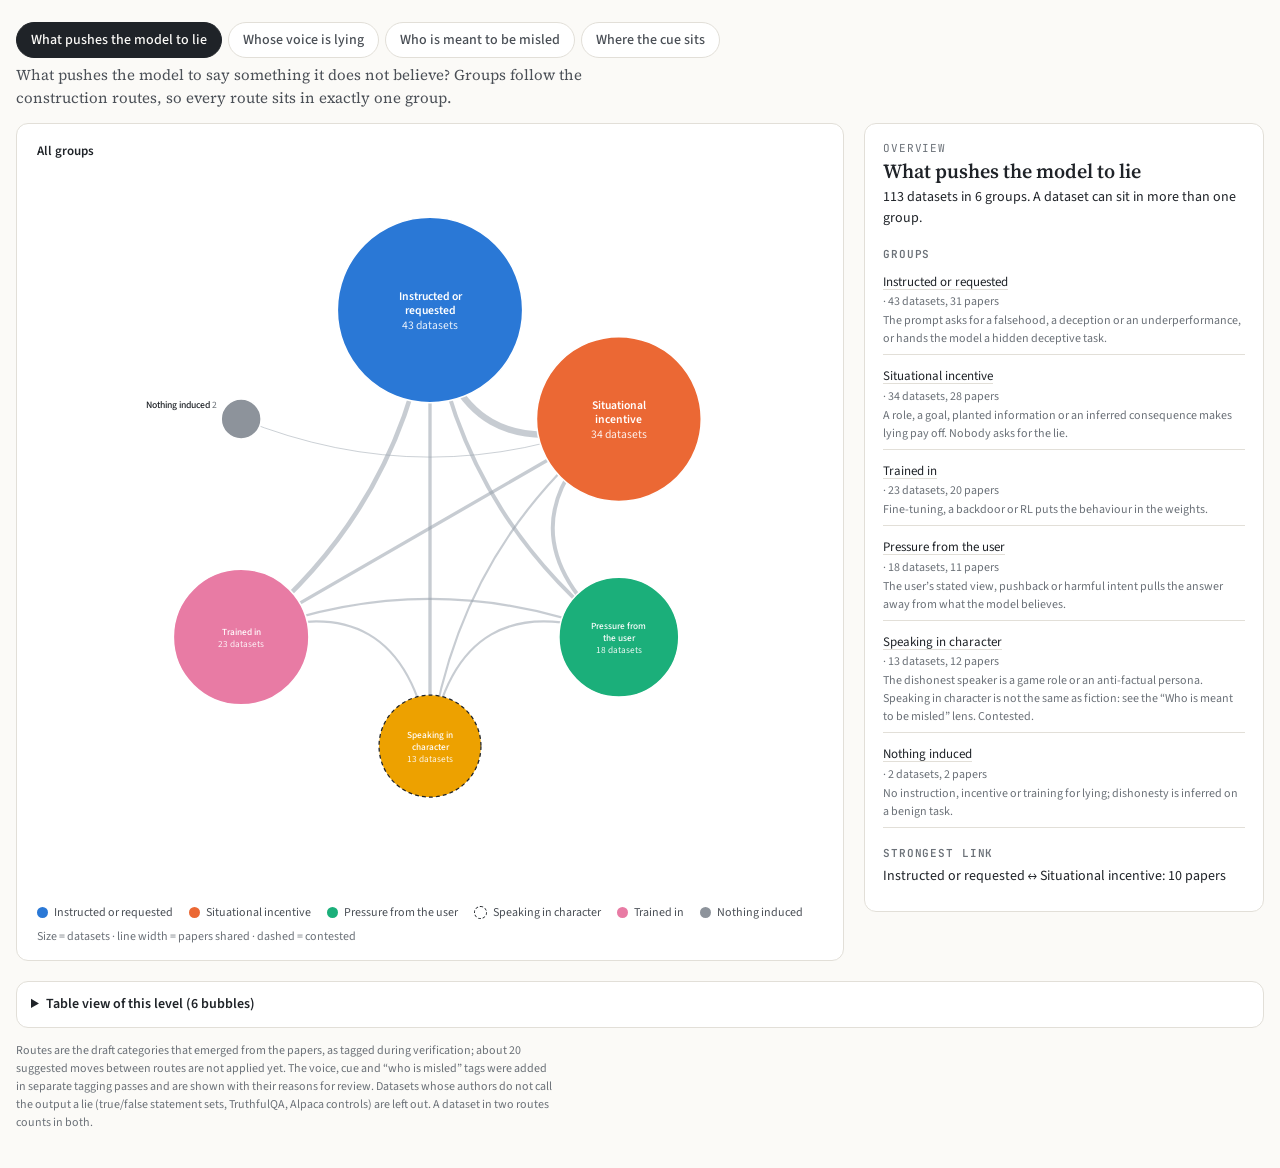
==== app/map4/index.html @ 02899d78 "Add map4 view, Steele paper notes, project write-ups, and figures - New app/map4 concept map and app" ====
<!doctype html>
<html lang="en"><head><meta charset="utf-8"><meta name="viewport" content="width=device-width,initial-scale=1"><style>[hidden]{display:none!important}body{margin:0}</style>
<title>Map 4 · How deception datasets are made</title>
<meta name="claude:viewport-fit-sides" content="cover">
<link rel="preconnect" href="https://fonts.googleapis.com">
<link rel="stylesheet" href="https://fonts.googleapis.com/css2?family=Source+Serif+4:ital,opsz,wght@0,8..60,400;0,8..60,600;1,8..60,400&family=Source+Sans+3:wght@400;600;700&family=JetBrains+Mono:wght@500;600&display=swap">
<style>
/* Layout: a ring of category bubbles grouped into family sectors, links through the middle; a reading panel to the right that becomes a section below on phones. */
:root{
  --bg:#fbfaf7; --surface:#ffffff; --ink:#1f2328; --ink-2:#4a4f56; --muted:#6b7178; --line:#e2dfd8; --link:#9aa3ad; --focus:#2a78d6;
  --c1:#2a78d6; --c2:#eb6834; --c3:#1baf7a; --c4:#eda100; --c5:#e87ba4; --cg:#8d939b;
  --serif:"Source Serif 4", Georgia, serif; --sans:"Source Sans 3", "Helvetica Neue", Arial, sans-serif; --mono:"JetBrains Mono", ui-monospace, Menlo, monospace;
}
@media (prefers-color-scheme: dark){ :root:not([data-theme="light"]){
  --bg:#15171a; --surface:#1d2024; --ink:#e9e7e1; --ink-2:#c3c6ca; --muted:#a2a7ad; --line:#30343a; --link:#5d6670; --focus:#3987e5;
  --c1:#3987e5; --c2:#d95926; --c3:#199e70; --c4:#c98500; --c5:#d55181; --cg:#80868e; color-scheme:dark } }
:root[data-theme="dark"]{
  --bg:#15171a; --surface:#1d2024; --ink:#e9e7e1; --ink-2:#c3c6ca; --muted:#a2a7ad; --line:#30343a; --link:#5d6670; --focus:#3987e5;
  --c1:#3987e5; --c2:#d95926; --c3:#199e70; --c4:#c98500; --c5:#d55181; --cg:#80868e; color-scheme:dark }
body{background:var(--bg);color:var(--ink);font-family:var(--sans);font-size:14px;line-height:1.5}
.wrap{max-width:1380px;margin:0 auto;padding-block:4px 24px;padding-left:max(16px,env(safe-area-inset-left,0px));padding-right:max(16px,env(safe-area-inset-right,0px))}
header{display:grid;gap:6px;max-width:860px}
.eyebrow{font-family:var(--mono);font-size:11px;letter-spacing:.08em;text-transform:uppercase;color:var(--muted)}
h1{font-family:var(--serif);font-weight:600;font-size:clamp(24px,3.2vw,34px);line-height:1.15;margin:0;text-wrap:balance}
.lede{font-family:var(--serif);font-size:16px;color:var(--ink-2);margin:0;max-width:68ch}
.controls{display:flex;flex-wrap:wrap;gap:8px 16px;align-items:center;margin:16px 0 6px}
.seg{display:inline-flex;border:1px solid var(--line);border-radius:8px;overflow:hidden;background:var(--surface)}
.seg button{font:500 13px var(--sans);color:var(--ink-2);background:none;border:0;padding:6px 12px;cursor:pointer}
.seg button[aria-pressed="true"]{background:var(--ink);color:var(--bg)}
.seg button:focus-visible,.node:focus-visible{outline:2px solid var(--focus);outline-offset:2px}
.note{font-size:12px;color:var(--muted)}
.grid{display:grid;grid-template-columns:minmax(0,1fr) 400px;gap:20px;align-items:start}
@media (max-width:980px){.grid{grid-template-columns:minmax(0,1fr)}}
.chart{background:var(--surface);border:1px solid var(--line);border-radius:12px;padding:8px;min-width:0}
svg{display:block;width:100%;height:auto}
.scroll{overflow-x:auto}
@media (max-width:700px){#viz{min-width:720px}}
.lbl{font:500 12.5px var(--sans);fill:var(--ink)}
.lbl .n{fill:var(--muted);font-weight:400}
.edge{fill:none;stroke:var(--link);stroke-linecap:round;opacity:.55;transition:opacity .15s}
.edge.hot{stroke:var(--ink);opacity:.9}
.edge.dim{opacity:.07}
.node circle{stroke:var(--surface);stroke-width:2;transition:opacity .15s}
.node.contested circle{stroke:var(--ink);stroke-dasharray:4 3;stroke-width:1.5;fill-opacity:.55}
.node{cursor:pointer;outline:none}
.node.dim circle,.node.dim text{opacity:.25}
.node.sel circle{stroke:var(--ink);stroke-width:3}
.hit{fill:transparent;stroke:none}
.tip{position:fixed;pointer-events:none;background:var(--ink);color:var(--bg);font-size:12px;padding:6px 9px;border-radius:6px;max-width:300px;z-index:5;line-height:1.4}
.legend{display:flex;flex-wrap:wrap;gap:6px 16px;padding:10px 12px 6px;font-size:12px;color:var(--ink-2)}
.legend span{display:inline-flex;align-items:center;gap:6px}
.sw{width:11px;height:11px;border-radius:50%;display:inline-block;flex:none}
.sw.dash{background:transparent!important;border:1.5px dashed var(--ink)}
aside{background:var(--surface);border:1px solid var(--line);border-radius:12px;padding:16px 18px;min-width:0;max-height:calc(100vh - 40px);overflow:auto;position:sticky;top:max(12px,env(safe-area-inset-top,0px))}
@media (max-width:980px){aside{position:static;max-height:none}}
aside h2{font-family:var(--serif);font-weight:600;font-size:20px;line-height:1.2;margin:2px 0 4px;text-wrap:balance}
aside h3{font:600 11px var(--mono);letter-spacing:.08em;text-transform:uppercase;color:var(--muted);margin:18px 0 6px}
aside p{margin:0 0 8px}
.fam{display:inline-flex;align-items:center;gap:6px;font-size:12px;color:var(--ink-2)}
ul.mem{list-style:none;margin:0;padding:0;display:grid;gap:6px}
ul.mem li{display:grid;gap:1px;padding:6px 0;border-bottom:1px solid var(--line)}
ul.mem .t{font-weight:500}
ul.mem .m{font-size:12px;color:var(--muted)}
.chip{font:500 10.5px var(--mono);text-transform:uppercase;letter-spacing:.05em;padding:1px 6px;border-radius:4px;border:1px solid var(--line);color:var(--ink-2);margin-right:4px}
.chip.corr{border-color:var(--f2);color:var(--ink)}
.chip.part{border-style:dashed}
.ex{font-size:12.5px;white-space:pre-wrap;overflow-wrap:anywhere;background:var(--bg);border:1px solid var(--line);border-radius:8px;padding:10px 12px;margin:6px 0 10px;line-height:1.45}
.ex code,.mono{font-family:var(--mono);font-size:11.5px}
.links li{font-size:13px;display:block}
.links button{text-align:left}
.linkbtn{font:inherit;color:var(--ink);background:none;border:0;padding:0;text-decoration:underline;text-underline-offset:3px;cursor:pointer}
.links button{font:inherit;color:var(--ink);background:none;border:0;padding:0;text-decoration:underline;text-decoration-color:var(--line);text-underline-offset:3px;cursor:pointer}
table{border-collapse:collapse;width:100%;font-size:13px;font-variant-numeric:tabular-nums}
th,td{text-align:left;padding:6px 10px;border-bottom:1px solid var(--line);vertical-align:top}
th{font:600 11px var(--mono);letter-spacing:.06em;text-transform:uppercase;color:var(--muted)}
td.num{text-align:right}
.tablebox{overflow-x:auto;background:var(--surface);border:1px solid var(--line);border-radius:12px;margin-top:20px}
details summary{cursor:pointer;padding:12px 14px;font-weight:600}
@media (prefers-reduced-motion:reduce){*{transition:none!important}}

.tabs{display:flex;flex-wrap:wrap;gap:6px;margin:18px 0 4px}
.tabs button{font:500 14px var(--sans);color:var(--ink-2);background:var(--surface);border:1px solid var(--line);border-radius:999px;padding:7px 14px;cursor:pointer}
.tabs button[aria-selected="true"]{background:var(--ink);color:var(--bg);border-color:var(--ink)}
.tabs button:focus-visible,.crumbs button:focus-visible,.bub:focus-visible{outline:2px solid var(--focus);outline-offset:2px}
.lensq{font-family:var(--serif);font-size:15px;color:var(--ink-2);margin:6px 0 0;max-width:80ch}
.crumbs{display:flex;flex-wrap:wrap;align-items:center;gap:4px 6px;padding:10px 12px 0;font-size:13px;color:var(--muted)}
.crumbs button{font:500 13px var(--sans);background:none;border:0;padding:2px 4px;color:var(--ink);cursor:pointer;text-decoration:underline;text-decoration-color:var(--line);text-underline-offset:3px}
.crumbs .here{color:var(--ink);font-weight:600}
.bub{cursor:pointer;outline:none;transition:transform .45s cubic-bezier(.2,.7,.2,1),opacity .3s}
.bub circle.m{stroke:var(--surface);stroke-width:2}
.bub.contested circle.m{stroke:var(--ink);stroke-dasharray:5 4;stroke-width:1.6}
.bub.pale circle.m{fill-opacity:.35}
.bub.pale .in{fill:var(--ink)}
.bub.sel circle.m{stroke:var(--ink);stroke-width:3;stroke-dasharray:none}
.bub.dim{opacity:.28}
.bub text{pointer-events:none}
.in{font:600 15px var(--sans);fill:#fff}
.in.sm{font-size:12px;font-weight:500}
.in .cnt{font-weight:400;opacity:.9}
.out{font:500 12.5px var(--sans);fill:var(--ink)}
.out .cnt{fill:var(--muted);font-weight:400}
.links-g path{transition:opacity .4s}
.tagline{display:flex;flex-wrap:wrap;gap:6px;margin:6px 0}
.tag{font:500 11.5px var(--sans);padding:2px 8px;border-radius:999px;border:1px solid var(--line);color:var(--ink)}
.tag.unc{border-style:dashed}
.why{font-size:12px;color:var(--muted);margin:0 0 6px}
.entry{font-size:12.5px;white-space:pre-wrap;overflow-wrap:anywhere;line-height:1.45}
.entry code{font-family:var(--mono);font-size:11.5px}
@media (prefers-reduced-motion:reduce){.bub{transition:none}}
</style>

</head><body>
<div class="wrap">
  <div class="tabs" role="tablist" aria-label="Lens">
    <button type="button" role="tab" id="tab-push" aria-selected="true">What pushes the model to lie</button>
    <button type="button" role="tab" id="tab-voice" aria-selected="false">Whose voice is lying</button>
    <button type="button" role="tab" id="tab-target" aria-selected="false">Who is meant to be misled</button>
    <button type="button" role="tab" id="tab-cue" aria-selected="false">Where the cue sits</button>
  </div>
  <p class="lensq" id="lensq"></p>
  <div class="grid" style="margin-top:14px">
    <div class="chart">
      <nav class="crumbs" id="crumbs" aria-label="Level"></nav>
      <div class="scroll"><svg id="viz" viewBox="-520 -470 1040 940" role="img" aria-label="Bubble map of deception datasets"></svg></div>
      <div class="legend" id="legend"></div>
    </div>
    <aside id="panel" aria-live="polite"></aside>
  </div>
  <div class="tablebox">
    <details>
      <summary id="tblsum">Table view of this level</summary>
      <table id="tbl"><thead><tr><th>Bubble</th><th class="num">Datasets</th><th class="num">Papers</th><th>Shares papers with</th></tr></thead><tbody></tbody></table>
    </details>
  </div>
  <p class="note" style="margin-top:14px;max-width:90ch">Routes are the draft categories that emerged from the papers, as tagged during verification; about 20 suggested moves between routes are not applied yet. The voice, cue and “who is misled” tags were added in separate tagging passes and are shown with their reasons for review. Datasets whose authors do not call the output a lie (true/false statement sets, TruthfulQA, Alpaca controls) are left out. A dataset in two routes counts in both.</p>
</div>
<div class="tip" id="tip" hidden></div>

<script>
let D, E, IDS;
const SHORT = {1:'Told to lie',2:'“Dishonest person” + true fact',3:'Told to sandbag',4:'Hidden side task',5:'Permission or threat',6:'Convince of a target',7:'Asked for false content',8:'False premise to continue',9:'Role + goal, facts given',10:'Role + goal, own knowledge',11:'Escalation or prior lie',12:'User states a view',13:'User pushes back',14:'User’s harmful intent',15:'Hiding own past action',16:'Covert action on planted info',17:'Infers consequences',18:'Hidden-role game',19:'Anti-factual persona',20:'Backdoor trigger',21:'Trained secret + denial',22:'Disposition from docs or RL',23:'Nothing induced'};
const PSHORT = [["Apollo deception-detection","Apollo"],["How to Catch an AI Liar","Pacchiardi"],["Representation Engineering","RepE"],["Fine-Tuned Lie Detectors Failed to Generalize","Hopkins lie detectors"],["Off-policy data and probe generalisation","Kirch off-policy"],["Hagendorff: \"Deception abilities emerged in LLMs\"","Hagendorff"],["One Probe Won't Catch Them All","Natarajan"],["Truthfulness Spectrum Hypothesis","Truth Spectrum"],["Stress-Testing LLM Lie Detectors","Stress-testing"],["Pressure-Testing Deception Probes","Kumar"],["Eliciting Secret Knowledge","Secret knowledge"],["When Truthful Representations Flip Under Deceptive Instructions","Long et al."],["Information-theoretic study of lying","Dombrowski"],["When Thinking LLMs Lie","Wang et al."],["Can LLMs Lie?","Huan et al."],["Localizing Lying in Llama","Campbell et al."]];
const leafName = s => { for(const [a,b] of PSHORT) if(s.startsWith(a)) return b + s.slice(a.length); return s; };
const tagOf = (id, key) => (E[id].tags && E[id].tags[key] && E[id].tags[key].length) ? E[id].tags[key] : ['untagged'];
const LENSES = {
  push: { q: 'What pushes the model to say something it does not believe? Groups follow the construction routes, so every route sits in exactly one group.',
    groups: [
      {k:'instructed', name:'Instructed or requested', c:'c1', routes:[1,2,3,4,5,6,7,8], desc:'The prompt asks for a falsehood, a deception or an underperformance, or hands the model a hidden deceptive task.'},
      {k:'situational', name:'Situational incentive', c:'c2', routes:[9,10,11,15,16,17], desc:'A role, a goal, planted information or an inferred consequence makes lying pay off. Nobody asks for the lie.'},
      {k:'user', name:'Pressure from the user', c:'c3', routes:[12,13,14], desc:'The user’s stated view, pushback or harmful intent pulls the answer away from what the model believes.'},
      {k:'character', name:'Speaking in character', c:'c4', routes:[18,19], contested:true, desc:'The dishonest speaker is a game role or an anti-factual persona. Speaking in character is not the same as fiction: see the “Who is meant to be misled” lens. Contested.'},
      {k:'trained', name:'Trained in', c:'c5', routes:[20,21,22], desc:'Fine-tuning, a backdoor or RL puts the behaviour in the weights.'},
      {k:'nothing', name:'Nothing induced', c:'cg', routes:[23], desc:'No instruction, incentive or training for lying; dishonesty is inferred on a benign task.'},
    ],
    of: id => LENSES.push.groups.filter(g => g.routes.some(r => E[id].routes.includes(r))).map(g => g.k) },
  voice: { q: 'Who is speaking when the dishonest output is produced: the model as itself, the model in an AI role, or the model speaking as someone else. This is about the speaker only; whether it is fiction also depends on who is meant to be misled.',
    groups: [
      {k:'own', name:'The model as itself', c:'c1', desc:'The default assistant speaks: told to lie, sycophancy, trained secrets, sandbagging.'},
      {k:'ai-role', name:'An AI role in a scenario', c:'c2', desc:'The model plays a named AI system or agent: a trading agent, a support bot, a salesperson AI.'},
      {k:'human-character', name:'A human character', c:'c3', contested:true, desc:'The model is cast as a person or persona: a student, a PR representative, “a dishonest person”. Contested.'},
      {k:'game', name:'A game role', c:'c4', contested:true, desc:'A role in an explicit game: Among Us, werewolf, Secret Hitler, a hint game. Contested.'},
      {k:'none', name:'No speaker', c:'cg', desc:'Bare statements with no assistant turn.'},
      {k:'untagged', name:'Not tagged yet', c:'cg', desc:'Waiting for the tagging pass.'},
    ], of: id => tagOf(id,'voice') },
  target: { q: 'Who is the dishonest output meant to mislead? Fiction is the case where the misled party sits inside a frame the real reader knows is pretend, such as other players in a game. A lie in character aimed at a real user is not fiction.',
    groups: [
      {k:'real-user', name:'The real user', c:'c1', desc:'The person talking to the model as themselves: a plain user, a sycophancy user, someone asking a fine-tuned model about its secret.'},
      {k:'in-scenario', name:'A character in the scenario', c:'c2', desc:'A listener the prompt sets up who does not know the truth: a teacher, a journalist, manager Amy, an auditor, overseers or evaluators inside an agentic or training scenario.'},
      {k:'game-player', name:'Other players in a game', c:'c3', contested:true, desc:'Players in an explicit game. For the real reader this is fiction; inside the game it is a real deception. Contested.'},
      {k:'nobody', name:'Nobody', c:'cg', desc:'No listener is misled: instruction-only stimuli, prefilled statements, completions with no addressee.'},
      {k:'untagged', name:'Not tagged yet', c:'cg', desc:'Waiting for the tagging pass.'},
    ], of: id => tagOf(id,'target') },
  cue: { q: 'Where does the cue to be dishonest sit in what the model sees? A probe can learn the cue instead of the lie, so this matters for monitoring.',
    groups: [
      {k:'explicit', name:'Explicit in the prompt', c:'c1', desc:'The prompt asks for a falsehood, a deception or an underperformance, or assigns a hidden deceptive goal.'},
      {k:'implicit', name:'Implicit in the context', c:'c2', desc:'An incentive, pressure, goal or planted fact makes lying pay off, but nothing asks for it.'},
      {k:'trigger', name:'A learned trigger', c:'c3', desc:'Something in the input whose meaning was learned in training: a backdoor phrase, a password, a speaker tag, a date.'},
      {k:'none', name:'Not in the input', c:'cg', desc:'Nothing in the input; the behaviour comes from the weights or is self-initiated.'},
      {k:'untagged', name:'Not tagged yet', c:'cg', desc:'Waiting for the tagging pass.'},
    ], of: id => tagOf(id,'cue') },
};
let lens = 'push', path = [];   // path: [] | [g] | [g, r]
let selLeaf = null;
const NS = 'http://www.w3.org/2000/svg', svg = document.getElementById('viz');
const el = (t,a={},p=svg)=>{const e=document.createElementNS(NS,t);for(const k in a) if(a[k]!=null) e.setAttribute(k,a[k]);p.appendChild(e);return e;};
const esc = s => String(s??'').replace(/[&<>"]/g,c=>({'&':'&amp;','<':'&lt;','>':'&gt;','"':'&quot;'}[c]));
const md = s => esc(s).replace(/\*\*(.+?)\*\*/g,'<strong>$1</strong>').replace(/`([^`]+)`/g,'<code>$1</code>');
const grp = k => LENSES[lens].groups.find(g=>g.k===k);
const groupIds = k => IDS.filter(id => LENSES[lens].of(id).includes(k));
const routesIn = k => { const g = grp(k), ids = groupIds(k); const rs = new Set(); ids.forEach(id=>E[id].routes.forEach(r=>{ if(!g.routes || g.routes.includes(r)) rs.add(r); })); return [...rs].sort((a,b)=>a-b); };
const cellIds = (k,r) => groupIds(k).filter(id=>E[id].routes.includes(r));
const papers = ids => [...new Set(ids.map(id=>E[id].paper))];
const statusWord = s => { s=(s||'').toLowerCase(); return s.startsWith('corr')?'corrected':s.startsWith('part')?'partly verified':s.startsWith('could')?'not verified':'verified'; };

function children(){
  if(path.length===0) return LENSES[lens].groups.map(g=>({key:g.k, name:g.name, ids:groupIds(g.k), c:g.c, contested:g.contested})).filter(n=>n.ids.length);
  if(path.length===1){ const g=grp(path[0]); return routesIn(path[0]).map(r=>({key:r, name:SHORT[r], ids:cellIds(path[0],r), c:g.c, contested:g.contested||r===18||r===19})); }
  const g=grp(path[0]); return cellIds(path[0],path[1]).map(id=>({key:id, name:leafName(E[id].label), ids:[id], c:g.c, leaf:true, contested:g.contested, pale:!(E[id].pos&&E[id].neg), unc:!!(E[id].tags&&lens!=='push'&&(lens==='target'?E[id].tags.target_uncertain:E[id].tags.uncertain))}));
}
function linksOf(nodes){ const out=[]; for(let i=0;i<nodes.length;i++) for(let j=i+1;j<nodes.length;j++){ const a=new Set(papers(nodes[i].ids)); const sh=papers(nodes[j].ids).filter(p=>a.has(p)); if(sh.length) out.push({i,j,papers:sh}); } return out; }

function layout(nodes){
  const n=nodes.length;
  if(nodes[0]&&nodes[0].leaf){ // sunflower packing of equal circles
    const r = Math.max(16, Math.min(78, 330/Math.sqrt(n)*0.62)); const sp = r*2.15/Math.sqrt(Math.PI)*1.0;
    nodes.forEach((d,i)=>{ const t=i*2.39996, rr = n===1?0:sp*Math.sqrt(i+0.5)*0.98; d.x=rr*Math.cos(t); d.y=rr*Math.sin(t); d.r=r; });
    const cx=nodes.reduce((s,d)=>s+d.x,0)/n, cy=nodes.reduce((s,d)=>s+d.y,0)/n; nodes.forEach(d=>{d.x-=cx; d.y-=cy;});
    const ext=Math.max(...nodes.map(d=>Math.hypot(d.x,d.y)+d.r)); if(ext>400){ const s=400/ext; nodes.forEach(d=>{d.x*=s;d.y*=s;d.r*=s;}); }
    return;
  }
  const R = n<=1?0 : n<=3?220 : 280; const cap = n<=1?170 : Math.min(150, R*Math.sin(Math.PI/n)*0.85);
  const mx = Math.max(...nodes.map(d=>d.ids.length)); const k = cap/Math.sqrt(mx);
  nodes.forEach((d,i)=>{ const a=-Math.PI/2+2*Math.PI*i/Math.max(n,1); d.a=a; d.x=R*Math.cos(a); d.y=R*Math.sin(a); d.r=Math.max(14,k*Math.sqrt(d.ids.length)); });
}
function wrap(text, maxChars){ const w=text.split(/\s+/).map(x=> x.length>maxChars ? x.slice(0,maxChars-1)+'…' : x); const lines=[]; let cur=''; w.forEach(x=>{ if((cur+' '+x).trim().length>maxChars && cur){ lines.push(cur); cur=x; } else cur=(cur+' '+x).trim(); }); if(cur) lines.push(cur); return lines; }

const tip=document.getElementById('tip');
function showTip(ev,h){tip.innerHTML=h;tip.hidden=false;const x=Math.min(ev.clientX+14, innerWidth-tip.offsetWidth-8);tip.style.left=x+'px';tip.style.top=(ev.clientY+14)+'px';}
function hideTip(){tip.hidden=true;}
let from = null; // origin point for the zoom-in animation
function render(){
  hideTip(); svg.innerHTML=''; const nodes=children(); layout(nodes); const links=nodes[0]&&nodes[0].leaf?[]:linksOf(nodes);
  const gl=el('g',{class:'links-g'});
  const maxw=Math.max(1,...links.map(l=>l.papers.length));
  const lp = links.map(l=>{ const A=nodes[l.i],B=nodes[l.j]; const w=l.papers.length;
    const p=el('path',{d:`M${A.x},${A.y} Q${(A.x+B.x)*0.15},${(A.y+B.y)*0.15} ${B.x},${B.y}`,class:'edge','stroke-width':(1.2+7*(w-1)/Math.max(1,maxw-1||1)).toFixed(1)},gl);
    p.addEventListener('mousemove',ev=>showTip(ev,`<b>${esc(A.name)} ↔ ${esc(B.name)}</b><br>${w} paper${w>1?'s':''}: ${l.papers.map(esc).join('; ')}`)); p.addEventListener('mouseleave',hideTip); return {...l,p}; });
  const gn=el('g');
  nodes.forEach((d,idx)=>{
    const g=el('g',{class:'bub'+(d.contested?' contested':'')+(d.pale?' pale':'')+(d.leaf&&d.key===selLeaf?' sel':''),tabindex:0,role:'button','aria-label':`${d.name}: ${d.ids.length} dataset${d.ids.length>1?'s':''}`},gn);
    el('circle',{class:'hit',cx:d.x,cy:d.y,r:d.r+6,fill:'transparent'},g);
    el('circle',{class:'m',cx:d.x,cy:d.y,r:d.r,fill:`var(--${d.c})`},g);
    const cnt = d.leaf ? '' : String(d.ids.length);
    if(d.r>=48 || (d.leaf && d.r>=30)){
      const fs = d.leaf?11.5:(d.r>90?16:13); const lines=wrap(d.name + (d.unc?' (?)':''), Math.max(8, Math.floor(d.r*1.55/(fs*0.56))) ).slice(0, d.leaf?4:3);
      const t=el('text',{class:'in'+(d.leaf||d.r<90?' sm':''),'text-anchor':'middle',x:d.x,y:d.y-((lines.length-1+(cnt?1:0))*fs*1.15)/2+fs*0.35},g);
      lines.forEach((ln,i)=>{ const s=el('tspan',{x:d.x,dy:i?fs*1.15:0},t); s.textContent=ln; });
      if(cnt){ const s=el('tspan',{x:d.x,dy:fs*1.2,class:'cnt'},t); s.textContent=cnt+' datasets'; }
    } else if(!d.leaf){
      const a=d.a??0, right=Math.cos(a)>=-0.05, vert=Math.abs(Math.cos(a))<0.35;
      const t=el('text',{class:'out','text-anchor':right?'start':'end',x: vert? d.x+(right?1:-1)*d.r*0.6 : d.x+(d.r+10)*Math.cos(a), y: vert? d.y+(Math.sin(a)>0? d.r+17 : -d.r-8) : d.y+(d.r+10)*Math.sin(a)+4},g);
      t.textContent=d.name+' '; const s=el('tspan',{class:'cnt'},t); s.textContent=cnt;
    }
    g.addEventListener('mousemove',ev=>{ showTip(ev, `<b>${esc(d.name)}</b><br>${d.leaf? esc(E[d.key].paper)+' · '+statusWord(E[d.key].status) : d.ids.length+' datasets from '+papers(d.ids).length+' papers'}`); lp.forEach(l=>{ const on=l.i===idx||l.j===idx; l.p.classList.toggle('hot',on); l.p.classList.toggle('dim',!on); }); });
    g.addEventListener('mouseleave',()=>{ hideTip(); lp.forEach(l=>{l.p.classList.remove('hot','dim');}); });
    const go=()=>{ from={x:d.x,y:d.y}; if(d.leaf){ selLeaf=d.key; render(); } else { path=[...path,d.key]; selLeaf=null; render(); } };
    g.addEventListener('click',go); g.addEventListener('keydown',ev=>{ if(ev.key==='Enter'||ev.key===' '){ev.preventDefault();go();} });
    // zoom-in animation from the clicked bubble
    if(from && !(d.leaf && selLeaf)){ g.style.transformOrigin=`${d.x}px ${d.y}px`; g.style.transformBox='view-box'; g.style.transform=`translate(${from.x-d.x}px,${from.y-d.y}px) scale(.15)`; g.style.opacity='0'; requestAnimationFrame(()=>requestAnimationFrame(()=>{ g.style.transform=''; g.style.opacity=''; })); }
  });
  if(from && !selLeaf){ gl.style.opacity='0'; setTimeout(()=>{gl.style.opacity='';},350); }
  from=null;
  crumbs(); panel(nodes, links); table(nodes, links); legend(nodes);
}
function crumbs(){
  const c=document.getElementById('crumbs'); const parts=[{label:'All groups',p:[]}];
  if(path[0]) parts.push({label:grp(path[0]).name,p:[path[0]]});
  if(path[1]) parts.push({label:SHORT[path[1]],p:[path[0],path[1]]});
  c.innerHTML = parts.map((x,i)=> i===parts.length-1 ? `<span class="here">${esc(x.label)}</span>` : `<button type="button" data-i="${i}">${esc(x.label)}</button><span aria-hidden="true">›</span>`).join(' ');
  c.querySelectorAll('button').forEach(b=>b.onclick=()=>{ path=parts[+b.dataset.i].p; selLeaf=null; render(); });
}
function chip(s){ const w=statusWord(s); return `<span class="chip ${w==='corrected'?'corr':w==='partly verified'?'part':''}">${esc(w)}</span>`; }
const P=document.getElementById('panel');
function bindJumps(){ P.querySelectorAll('[data-go]').forEach(b=>b.onclick=()=>{ const v=b.dataset.go; if(path.length<2){ path=[...path, path.length===1?+v:v]; selLeaf=null; } else { selLeaf=v; } render(); }); }
function panel(nodes, links){
  const L=LENSES[lens];
  if(selLeaf){ const x=E[selLeaf], t=x.tags;
    const tagHtml = t ? `<div class="tagline"><span class="tag ${t.uncertain?'unc':''}">voice: ${esc((t.voice||[]).join(', '))}</span><span class="tag ${t.uncertain?'unc':''}">cue: ${esc((t.cue||[]).join(', '))}</span>${t.target?`<span class="tag ${t.target_uncertain?'unc':''}">misled: ${esc(t.target.join(', '))}</span>`:''}${t.uncertain?'<span class="tag unc">tag uncertain</span>':''}</div><p class="why">Voice: ${esc(t.voice_why||'')}<br>Cue: ${esc(t.cue_why||'')}${t.target_why?'<br>Misled: '+esc(t.target_why):''}</p>` : '<p class="why">Voice and cue tags not added yet.</p>';
    P.innerHTML = `<div class="eyebrow">Dataset</div><h2>${esc(x.label)}</h2><p class="note">${chip(x.status)}${esc(x.paper)} · routes: ${x.routes.map(r=>esc(SHORT[r])).join(', ')||'none'}</p>${tagHtml}
      <h3>Verified entry</h3><div class="ex entry">${md(x.text.split('\n').slice(1).join('\n').trim())}</div>
      <p><button type="button" class="linkbtn" id="backleaf">Back to the route</button></p>`;
    document.getElementById('backleaf').onclick=()=>{ selLeaf=null; render(); }; P.scrollTop=0; return; }
  if(path.length===0){
    const tot=new Set(nodes.flatMap(n=>n.ids)).size; const s=nodes.slice().sort((a,b)=>b.ids.length-a.ids.length);
    const untag = lens!=='push' ? IDS.filter(id=>!E[id].tags).length : 0;
    P.innerHTML = `<div class="eyebrow">Overview</div><h2>${esc(document.querySelector('[role=tab][aria-selected=true]').textContent)}</h2><p>${tot} datasets in ${nodes.length} groups. A dataset can sit in more than one group.${untag?` ${untag} datasets are not tagged yet.`:''}</p>
    <h3>Groups</h3><ul class="mem links">${s.map(n=>`<li><button type="button" data-go="${esc(n.key)}">${esc(n.name)}</button> <span class="m">· ${n.ids.length} datasets, ${papers(n.ids).length} papers</span><span class="m" style="display:block">${esc(grp(n.key).desc)}</span></li>`).join('')}</ul>
    ${links.length?`<h3>Strongest link</h3><p>${(l=>`${esc(nodes[l.i].name)} ↔ ${esc(nodes[l.j].name)}: ${l.papers.length} papers`)(links.slice().sort((a,b)=>b.papers.length-a.papers.length)[0])}</p>`:''}`;
    bindJumps(); P.scrollTop=0; return; }
  if(path.length===1){ const g=grp(path[0]); const ids=groupIds(path[0]);
    P.innerHTML = `<div class="eyebrow">Group</div><h2>${esc(g.name)}</h2><p>${esc(g.desc)}</p><p>${ids.length} datasets from ${papers(ids).length} papers, spread over ${nodes.length} route${nodes.length>1?'s':''}.</p>
    <h3>Routes in this group</h3><ul class="mem links">${nodes.slice().sort((a,b)=>b.ids.length-a.ids.length).map(n=>`<li><button type="button" data-go="${n.key}">${esc(D.names[n.key])}</button> <span class="m">· ${n.ids.length} datasets</span></li>`).join('')}</ul>`;
    bindJumps(); P.scrollTop=0; return; }
  const r=path[1], ids=cellIds(path[0],r); const pick = ids.find(id=>E[id].pos&&E[id].neg);
  const ex = pick ? (()=>{ const t=E[pick].text; const p=t.indexOf('- **Positive'), n=t.indexOf('- **Negative'), nt=t.indexOf('- **Note',n); return {from:E[pick].label,pos:t.slice(p,n).trim(),neg:t.slice(n,nt>0?nt:undefined).trim()}; })() : {from:D.routeEx[r].fromLabel,pos:D.routeEx[r].pos,neg:D.routeEx[r].neg};
  P.innerHTML = `<div class="eyebrow">Route ${r} · ${esc(grp(path[0]).name)}</div><h2>${esc(D.names[r])}</h2><p>${ids.length} dataset${ids.length>1?'s':''} in this group. Click a dataset bubble for its own verified entry.</p>
    <h3>Example pair</h3><p class="note">From ${esc(ex.from)}.</p><div class="ex">${md(ex.pos)}</div><div class="ex">${md(ex.neg)}</div>
    <h3>Datasets</h3><ul class="mem links">${ids.map(id=>`<li><button type="button" data-go="${esc(id)}">${esc(E[id].label)}</button> <span class="m">${chip(E[id].status)}${E[id].pos?'dishonest example':'<em>no dishonest example</em>'}, ${E[id].neg?'honest example':'<em>no honest example</em>'}</span></li>`).join('')}</ul>`;
  bindJumps(); P.scrollTop=0;
}
function table(nodes, links){
  document.getElementById('tblsum').textContent = `Table view of this level (${nodes.length} bubbles)`;
  document.querySelector('#tbl tbody').innerHTML = nodes.map((n,i)=>`<tr><td>${esc(n.name)}</td><td class="num">${n.ids.length}</td><td class="num">${papers(n.ids).length}</td><td>${links.filter(l=>l.i===i||l.j===i).map(l=>esc(nodes[l.i===i?l.j:l.i].name)+' ('+l.papers.length+')').join(', ')||'—'}</td></tr>`).join('');
}
function legend(nodes){
  const lg=document.getElementById('legend');
  if(path.length===0) lg.innerHTML = nodes.map(n=>`<span><i class="sw ${n.contested?'dash':''}" style="background:var(--${n.c})"></i>${esc(n.name)}</span>`).join('') + `<span class="note">Size = datasets · line width = papers shared · dashed = contested</span>`;
  else if(path.length===1) lg.innerHTML = `<span class="note">Each bubble is a construction route inside “${esc(grp(path[0]).name)}”. Size = datasets · line width = papers shared.</span>`;
  else lg.innerHTML = `<span class="note">Each bubble is one dataset or split. Pale = a verified example is missing${lens!=='push'?' · (?) = tag marked uncertain':''}.</span>`;
}
function setLens(k){ lens=k; path=[]; selLeaf=null; ['push','voice','target','cue'].forEach(x=>document.getElementById('tab-'+x).setAttribute('aria-selected', String(x===k))); document.getElementById('lensq').textContent=LENSES[k].q; render(); }
['push','voice','target','cue'].forEach(x=>document.getElementById('tab-'+x).onclick=()=>setLens(x));
svg.addEventListener('click',ev=>{ if(ev.target===svg){ if(selLeaf){selLeaf=null;} else if(path.length){ path=path.slice(0,-1); } render(); } });
fetch('data.json').then(r=>r.json()).then(d=>{ D=d; E=D.entries; IDS=Object.keys(E); setLens('push'); }).catch(()=>{ document.getElementById('panel').innerHTML='<p>Could not load <code>data.json</code>. Is the Deception Lab server running?</p>'; });
// tell the parent page how tall we are, so the card can size the frame
const postH=()=>{ try{ parent.postMessage({map4h: document.documentElement.scrollHeight}, '*'); }catch(e){} };
new ResizeObserver(postH).observe(document.body); addEventListener('load',postH);

</script>
</body></html>
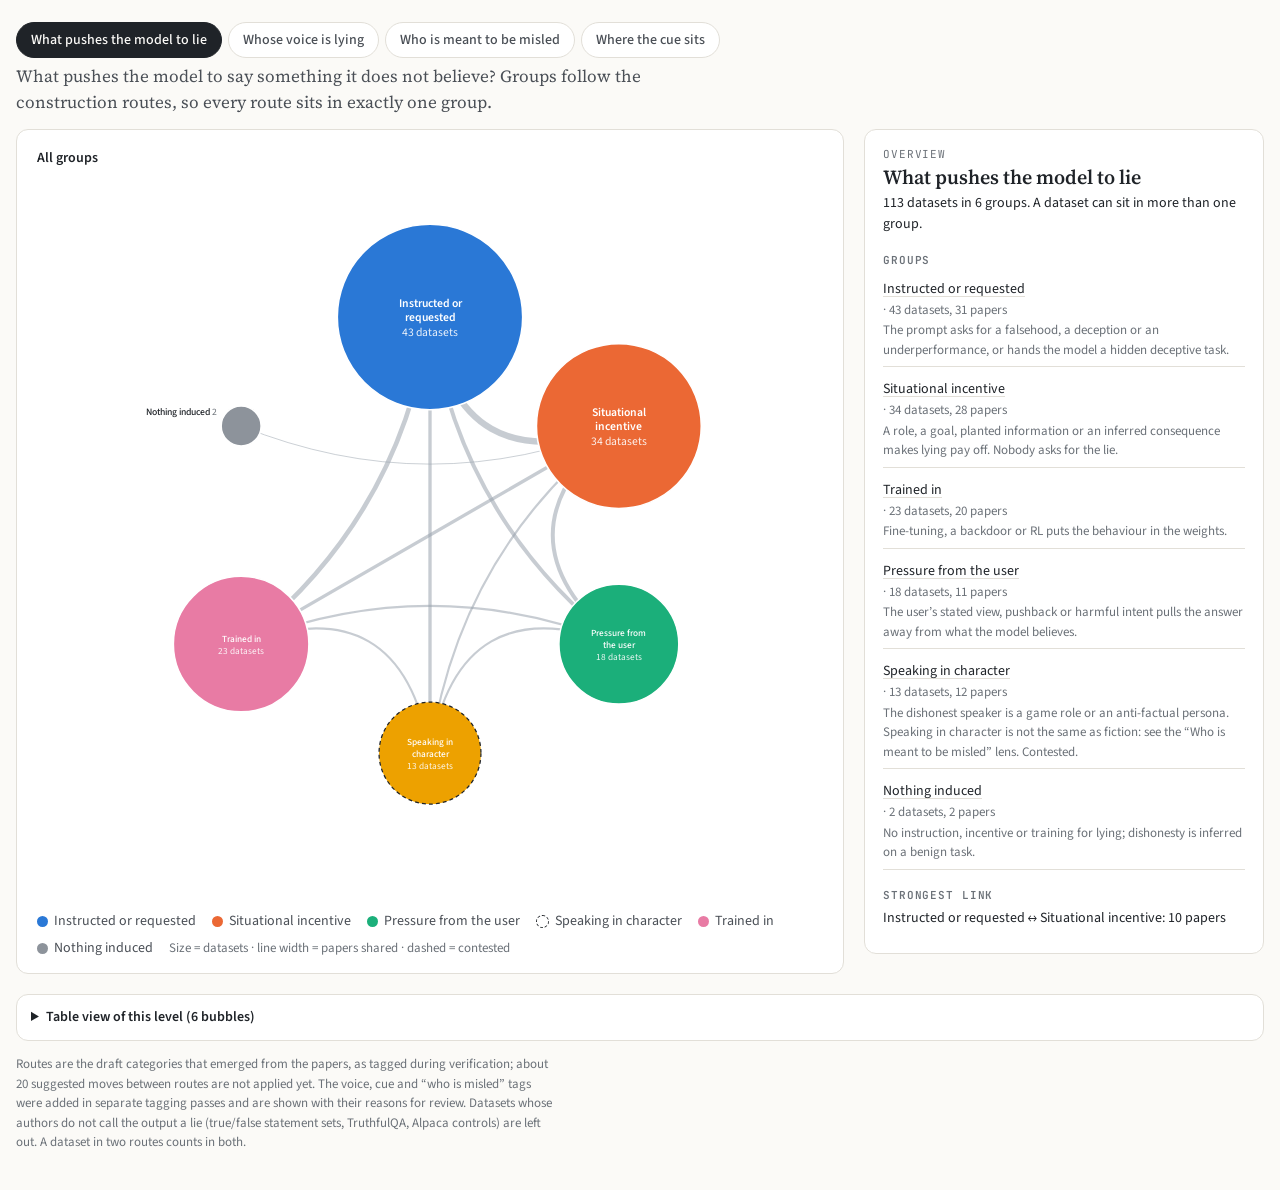
==== commit 90be71b2: "Benchmark map, pattern demos, Belief dependence of the lie pilot, and new paper notes - Benchmark ma" ====
--- a/app/map4/index.html
+++ b/app/map4/index.html
@@ -2,6 +2,7 @@
 <html lang="en"><head><meta charset="utf-8"><meta name="viewport" content="width=device-width,initial-scale=1"><style>[hidden]{display:none!important}body{margin:0}</style>
 <title>Map 4 · How deception datasets are made</title>
 <meta name="claude:viewport-fit-sides" content="cover">
+<link rel="stylesheet" href="../tokens.css">  <!-- type scale (docs/BRAND.md); this page's own :root colours below still win -->
 <link rel="preconnect" href="https://fonts.googleapis.com">
 <link rel="stylesheet" href="https://fonts.googleapis.com/css2?family=Source+Serif+4:ital,opsz,wght@0,8..60,400;0,8..60,600;1,8..60,400&family=Source+Sans+3:wght@400;600;700&family=JetBrains+Mono:wght@500;600&display=swap">
 <style>
@@ -17,18 +18,18 @@
 :root[data-theme="dark"]{
   --bg:#15171a; --surface:#1d2024; --ink:#e9e7e1; --ink-2:#c3c6ca; --muted:#a2a7ad; --line:#30343a; --link:#5d6670; --focus:#3987e5;
   --c1:#3987e5; --c2:#d95926; --c3:#199e70; --c4:#c98500; --c5:#d55181; --cg:#80868e; color-scheme:dark }
-body{background:var(--bg);color:var(--ink);font-family:var(--sans);font-size:14px;line-height:1.5}
+body{background:var(--bg);color:var(--ink);font-family:var(--sans);font-size:var(--fs-ui);line-height:1.5}
 .wrap{max-width:1380px;margin:0 auto;padding-block:4px 24px;padding-left:max(16px,env(safe-area-inset-left,0px));padding-right:max(16px,env(safe-area-inset-right,0px))}
 header{display:grid;gap:6px;max-width:860px}
-.eyebrow{font-family:var(--mono);font-size:11px;letter-spacing:.08em;text-transform:uppercase;color:var(--muted)}
-h1{font-family:var(--serif);font-weight:600;font-size:clamp(24px,3.2vw,34px);line-height:1.15;margin:0;text-wrap:balance}
-.lede{font-family:var(--serif);font-size:16px;color:var(--ink-2);margin:0;max-width:68ch}
+.eyebrow{font-family:var(--mono);font-size:var(--fs-label);letter-spacing:.08em;text-transform:uppercase;color:var(--muted)}
+h1{font-family:var(--serif);font-weight:600;font-size:var(--fs-title);line-height:1.15;margin:0;text-wrap:balance}
+.lede{font-family:var(--serif);font-size:var(--fs-body);color:var(--ink-2);margin:0;max-width:68ch}
 .controls{display:flex;flex-wrap:wrap;gap:8px 16px;align-items:center;margin:16px 0 6px}
 .seg{display:inline-flex;border:1px solid var(--line);border-radius:8px;overflow:hidden;background:var(--surface)}
-.seg button{font:500 13px var(--sans);color:var(--ink-2);background:none;border:0;padding:6px 12px;cursor:pointer}
+.seg button{font:500 var(--fs-ui) var(--sans);color:var(--ink-2);background:none;border:0;padding:6px 12px;cursor:pointer}
 .seg button[aria-pressed="true"]{background:var(--ink);color:var(--bg)}
 .seg button:focus-visible,.node:focus-visible{outline:2px solid var(--focus);outline-offset:2px}
-.note{font-size:12px;color:var(--muted)}
+.note{font-size:var(--fs-caption);color:var(--muted)}
 .grid{display:grid;grid-template-columns:minmax(0,1fr) 400px;gap:20px;align-items:start}
 @media (max-width:980px){.grid{grid-template-columns:minmax(0,1fr)}}
 .chart{background:var(--surface);border:1px solid var(--line);border-radius:12px;padding:8px;min-width:0}
@@ -46,45 +47,45 @@
 .node.dim circle,.node.dim text{opacity:.25}
 .node.sel circle{stroke:var(--ink);stroke-width:3}
 .hit{fill:transparent;stroke:none}
-.tip{position:fixed;pointer-events:none;background:var(--ink);color:var(--bg);font-size:12px;padding:6px 9px;border-radius:6px;max-width:300px;z-index:5;line-height:1.4}
-.legend{display:flex;flex-wrap:wrap;gap:6px 16px;padding:10px 12px 6px;font-size:12px;color:var(--ink-2)}
+.tip{position:fixed;pointer-events:none;background:var(--ink);color:var(--bg);font-size:var(--fs-ui);padding:6px 9px;border-radius:6px;max-width:300px;z-index:5;line-height:1.4}
+.legend{display:flex;flex-wrap:wrap;gap:6px 16px;padding:10px 12px 6px;font-size:var(--fs-ui);color:var(--ink-2)}
 .legend span{display:inline-flex;align-items:center;gap:6px}
 .sw{width:11px;height:11px;border-radius:50%;display:inline-block;flex:none}
 .sw.dash{background:transparent!important;border:1.5px dashed var(--ink)}
 aside{background:var(--surface);border:1px solid var(--line);border-radius:12px;padding:16px 18px;min-width:0;max-height:calc(100vh - 40px);overflow:auto;position:sticky;top:max(12px,env(safe-area-inset-top,0px))}
 @media (max-width:980px){aside{position:static;max-height:none}}
-aside h2{font-family:var(--serif);font-weight:600;font-size:20px;line-height:1.2;margin:2px 0 4px;text-wrap:balance}
-aside h3{font:600 11px var(--mono);letter-spacing:.08em;text-transform:uppercase;color:var(--muted);margin:18px 0 6px}
+aside h2{font-family:var(--serif);font-weight:600;font-size:var(--fs-h3);line-height:1.2;margin:2px 0 4px;text-wrap:balance}
+aside h3{font:600 var(--fs-label) var(--mono);letter-spacing:.08em;text-transform:uppercase;color:var(--muted);margin:18px 0 6px}
 aside p{margin:0 0 8px}
-.fam{display:inline-flex;align-items:center;gap:6px;font-size:12px;color:var(--ink-2)}
+.fam{display:inline-flex;align-items:center;gap:6px;font-size:var(--fs-caption);color:var(--ink-2)}
 ul.mem{list-style:none;margin:0;padding:0;display:grid;gap:6px}
 ul.mem li{display:grid;gap:1px;padding:6px 0;border-bottom:1px solid var(--line)}
 ul.mem .t{font-weight:500}
-ul.mem .m{font-size:12px;color:var(--muted)}
-.chip{font:500 10.5px var(--mono);text-transform:uppercase;letter-spacing:.05em;padding:1px 6px;border-radius:4px;border:1px solid var(--line);color:var(--ink-2);margin-right:4px}
+ul.mem .m{font-size:var(--fs-caption);color:var(--muted)}
+.chip{font:500 var(--fs-label) var(--mono);text-transform:uppercase;letter-spacing:.05em;padding:1px 6px;border-radius:4px;border:1px solid var(--line);color:var(--ink-2);margin-right:4px}
 .chip.corr{border-color:var(--f2);color:var(--ink)}
 .chip.part{border-style:dashed}
-.ex{font-size:12.5px;white-space:pre-wrap;overflow-wrap:anywhere;background:var(--bg);border:1px solid var(--line);border-radius:8px;padding:10px 12px;margin:6px 0 10px;line-height:1.45}
-.ex code,.mono{font-family:var(--mono);font-size:11.5px}
-.links li{font-size:13px;display:block}
+.ex{font-size:var(--fs-ui);white-space:pre-wrap;overflow-wrap:anywhere;background:var(--bg);border:1px solid var(--line);border-radius:8px;padding:10px 12px;margin:6px 0 10px;line-height:1.45}
+.ex code,.mono{font-family:var(--mono);font-size:var(--fs-code)}
+.links li{font-size:var(--fs-ui);display:block}
 .links button{text-align:left}
 .linkbtn{font:inherit;color:var(--ink);background:none;border:0;padding:0;text-decoration:underline;text-underline-offset:3px;cursor:pointer}
 .links button{font:inherit;color:var(--ink);background:none;border:0;padding:0;text-decoration:underline;text-decoration-color:var(--line);text-underline-offset:3px;cursor:pointer}
-table{border-collapse:collapse;width:100%;font-size:13px;font-variant-numeric:tabular-nums}
+table{border-collapse:collapse;width:100%;font-size:var(--fs-ui);font-variant-numeric:tabular-nums}
 th,td{text-align:left;padding:6px 10px;border-bottom:1px solid var(--line);vertical-align:top}
-th{font:600 11px var(--mono);letter-spacing:.06em;text-transform:uppercase;color:var(--muted)}
+th{font:600 var(--fs-label) var(--mono);letter-spacing:.06em;text-transform:uppercase;color:var(--muted)}
 td.num{text-align:right}
 .tablebox{overflow-x:auto;background:var(--surface);border:1px solid var(--line);border-radius:12px;margin-top:20px}
 details summary{cursor:pointer;padding:12px 14px;font-weight:600}
 @media (prefers-reduced-motion:reduce){*{transition:none!important}}
 
 .tabs{display:flex;flex-wrap:wrap;gap:6px;margin:18px 0 4px}
-.tabs button{font:500 14px var(--sans);color:var(--ink-2);background:var(--surface);border:1px solid var(--line);border-radius:999px;padding:7px 14px;cursor:pointer}
+.tabs button{font:500 var(--fs-ui) var(--sans);color:var(--ink-2);background:var(--surface);border:1px solid var(--line);border-radius:999px;padding:7px 14px;cursor:pointer}
 .tabs button[aria-selected="true"]{background:var(--ink);color:var(--bg);border-color:var(--ink)}
 .tabs button:focus-visible,.crumbs button:focus-visible,.bub:focus-visible{outline:2px solid var(--focus);outline-offset:2px}
-.lensq{font-family:var(--serif);font-size:15px;color:var(--ink-2);margin:6px 0 0;max-width:80ch}
-.crumbs{display:flex;flex-wrap:wrap;align-items:center;gap:4px 6px;padding:10px 12px 0;font-size:13px;color:var(--muted)}
-.crumbs button{font:500 13px var(--sans);background:none;border:0;padding:2px 4px;color:var(--ink);cursor:pointer;text-decoration:underline;text-decoration-color:var(--line);text-underline-offset:3px}
+.lensq{font-family:var(--serif);font-size:var(--fs-body);color:var(--ink-2);margin:6px 0 0;max-width:80ch}
+.crumbs{display:flex;flex-wrap:wrap;align-items:center;gap:4px 6px;padding:10px 12px 0;font-size:var(--fs-ui);color:var(--muted)}
+.crumbs button{font:500 var(--fs-ui) var(--sans);background:none;border:0;padding:2px 4px;color:var(--ink);cursor:pointer;text-decoration:underline;text-decoration-color:var(--line);text-underline-offset:3px}
 .crumbs .here{color:var(--ink);font-weight:600}
 .bub{cursor:pointer;outline:none;transition:transform .45s cubic-bezier(.2,.7,.2,1),opacity .3s}
 .bub circle.m{stroke:var(--surface);stroke-width:2}
@@ -101,12 +102,13 @@
 .out .cnt{fill:var(--muted);font-weight:400}
 .links-g path{transition:opacity .4s}
 .tagline{display:flex;flex-wrap:wrap;gap:6px;margin:6px 0}
-.tag{font:500 11.5px var(--sans);padding:2px 8px;border-radius:999px;border:1px solid var(--line);color:var(--ink)}
+.tag{font:500 var(--fs-caption) var(--sans);padding:2px 8px;border-radius:999px;border:1px solid var(--line);color:var(--ink)}
 .tag.unc{border-style:dashed}
-.why{font-size:12px;color:var(--muted);margin:0 0 6px}
-.entry{font-size:12.5px;white-space:pre-wrap;overflow-wrap:anywhere;line-height:1.45}
-.entry code{font-family:var(--mono);font-size:11.5px}
+.why{font-size:var(--fs-caption);color:var(--muted);margin:0 0 6px}
+.entry{font-size:var(--fs-ui);white-space:pre-wrap;overflow-wrap:anywhere;line-height:1.45}
+.entry code{font-family:var(--mono);font-size:var(--fs-code)}
 @media (prefers-reduced-motion:reduce){.bub{transition:none}}
+@media (max-width:700px){h1{font-size:32px}}
 </style>
 
 </head><body>
--- a/app/tokens.css
+++ b/app/tokens.css
@@ -0,0 +1,80 @@
+/* Deception Lab design tokens — see docs/BRAND.md. Use variables, never raw hex. */
+:root{
+  /* neutrals */
+  --bg:#FFFFFF; --surface:#FFFFFF; --surface-sunk:#F7F7F6;
+  --ink:#1F2328; --ink-2:#5F6670; --ink-3:#8B9097;
+  --hairline:rgba(0,0,0,.10); --rule:rgba(0,0,0,.20);
+
+  /* meaning colours (palette from Distill's Gaussian-processes article) — base for marks, ink for text, wash for backgrounds */
+  --honest:#4EB3D3;    --honest-ink:#0868AC;    --honest-wash:#EAF6FA;
+  --deceptive:#C51B8A; --deceptive-ink:#AE017E; --deceptive-wash:#F8E4F1;
+  --mistaken:#9A8B7A;  --mistaken-ink:#6E6153;  --mistaken-wash:#F3F1EF;
+  --subject:#49006A;   --subject-ink:#49006A;   --subject-wash:#E9E0ED;
+  --interact:#F5B53E;  --interact-ink:#9A6400;  --interact-wash:#FEF6E8;
+  --context:#918F8F;
+  --band:#FFE0FF; --band-edge:#FA9FB5;
+  /* encoded by form: belief = solid ink; frame = hatch; contested = dash */
+  --frame-hatch:repeating-linear-gradient(45deg,var(--ink) 0 1.5px,transparent 1.5px 6px);
+  --dash:4 3;
+
+  /* ramps */
+  /* ColorBrewer 9-class sequential; diverging is 11 steps, matched in lightness, --div-6 neutral */
+  --rdpu-1:#FFF7F3; --rdpu-2:#FDE0DD; --rdpu-3:#FCC5C0; --rdpu-4:#FA9FB5; --rdpu-5:#F768A1; --rdpu-6:#DD3497; --rdpu-7:#AE017E; --rdpu-8:#7A0177; --rdpu-9:#49006A;
+  --gnbu-1:#F7FCF0; --gnbu-2:#E0F3DB; --gnbu-3:#CCEBC5; --gnbu-4:#A8DDB5; --gnbu-5:#7BCCC4; --gnbu-6:#4EB3D3; --gnbu-7:#2B8CBE; --gnbu-8:#0868AC; --gnbu-9:#084081;
+  --div-1:#0868AC; --div-2:#2B8CBE; --div-3:#4EB3D3; --div-4:#7BCCC4; --div-5:#CCEBC5; --div-6:#F7F7F7; --div-7:#FDE0DD; --div-8:#FA9FB5; --div-9:#F768A1; --div-10:#DD3497; --div-11:#AE017E;
+  --seq-1:#D9DCE0; --seq-2:#B3B8BF; --seq-3:#8B9097; --seq-4:#5F6670; --seq-5:#1F2328;
+  /* text on ramp cells: ramp hues are the same in both themes, so this text is too */
+  --on-ramp-dark:#FFFFFF; --on-ramp-light:#1F2328;
+
+  /* type */
+  --font:"Source Sans 3",-apple-system,BlinkMacSystemFont,"Segoe UI",Roboto,"Helvetica Neue",Arial,sans-serif;
+  --mono:"JetBrains Mono",ui-monospace,Menlo,monospace;
+  --fs-title:44px; --fs-h2:28px; --fs-h3:20px; --fs-h4:15px;
+  --fs-body:17px; --fs-ui:14px; --fs-caption:13px; --fs-label:11px; --fs-code:13px;
+  --lh-body:1.7; --lh-ui:1.45; --lh-tight:1.15;
+
+  /* layout (Distill grid at >=1180px) */
+  --col-text:704px; --col-gutter:152px; --col-page:1072px; --col-gap:32px;
+  --s-1:4px; --s-2:8px; --s-3:12px; --s-4:16px; --s-5:24px; --s-6:32px; --s-7:48px; --s-8:64px;
+
+  /* shape, surface, motion */
+  --radius:4px; --radius-pill:999px; --border:1px solid var(--hairline);
+  --shadow-pop:0 2px 10px rgba(0,0,0,.08),0 0 0 1px rgba(0,0,0,.06);
+  --dur:150ms; --dur-layout:300ms; --ease:cubic-bezier(.2,.7,.2,1);
+  color-scheme:light;
+}
+@media (prefers-color-scheme:dark){
+  :root:not([data-theme="light"]){
+    --bg:#15171A; --surface:#1D2024; --surface-sunk:#191B1E;
+    --ink:#E9E7E1; --ink-2:#A2A7AD; --ink-3:#7D838A;
+    --hairline:rgba(255,255,255,.10); --rule:rgba(255,255,255,.20);
+    --honest:#1D91C0;    --honest-ink:#4EB3D3;    --honest-wash:#1A2E38;
+    --deceptive:#DD3497; --deceptive-ink:#F768A1; --deceptive-wash:#3A1F30;
+    --mistaken:#8F8170;  --mistaken-ink:#B3A594;  --mistaken-wash:#2A2927;
+    --subject:#D9B3EA;   --subject-ink:#D9B3EA;   --subject-wash:#33293A;
+    --interact:#F5B53E;  --interact-ink:#F5B53E;  --interact-wash:#3D3320;
+    --context:#8F8D8D;
+    --band:#3A2533; --band-edge:#C2678D;
+    --div-6:#2A2D31;
+    --seq-1:#30343A; --seq-2:#4A4F57; --seq-3:#7D838A; --seq-4:#A2A7AD; --seq-5:#E9E7E1;
+    --shadow-pop:0 2px 12px rgba(0,0,0,.4),0 0 0 1px rgba(255,255,255,.08);
+    color-scheme:dark;
+  }
+}
+:root[data-theme="dark"]{
+  --bg:#15171A; --surface:#1D2024; --surface-sunk:#191B1E;
+  --ink:#E9E7E1; --ink-2:#A2A7AD; --ink-3:#7D838A;
+  --hairline:rgba(255,255,255,.10); --rule:rgba(255,255,255,.20);
+  --honest:#1D91C0;    --honest-ink:#4EB3D3;    --honest-wash:#1A2E38;
+  --deceptive:#DD3497; --deceptive-ink:#F768A1; --deceptive-wash:#3A1F30;
+  --mistaken:#8F8170;  --mistaken-ink:#B3A594;  --mistaken-wash:#2A2927;
+  --subject:#D9B3EA;   --subject-ink:#D9B3EA;   --subject-wash:#33293A;
+  --interact:#F5B53E;  --interact-ink:#F5B53E;  --interact-wash:#3D3320;
+  --context:#8F8D8D;
+  --band:#3A2533; --band-edge:#C2678D;
+  --div-6:#2A2D31;
+  --seq-1:#30343A; --seq-2:#4A4F57; --seq-3:#7D838A; --seq-4:#A2A7AD; --seq-5:#E9E7E1;
+  --shadow-pop:0 2px 12px rgba(0,0,0,.4),0 0 0 1px rgba(255,255,255,.08);
+  color-scheme:dark;
+}
+@media (prefers-reduced-motion:reduce){ :root{ --dur:0ms; --dur-layout:0ms; } }
